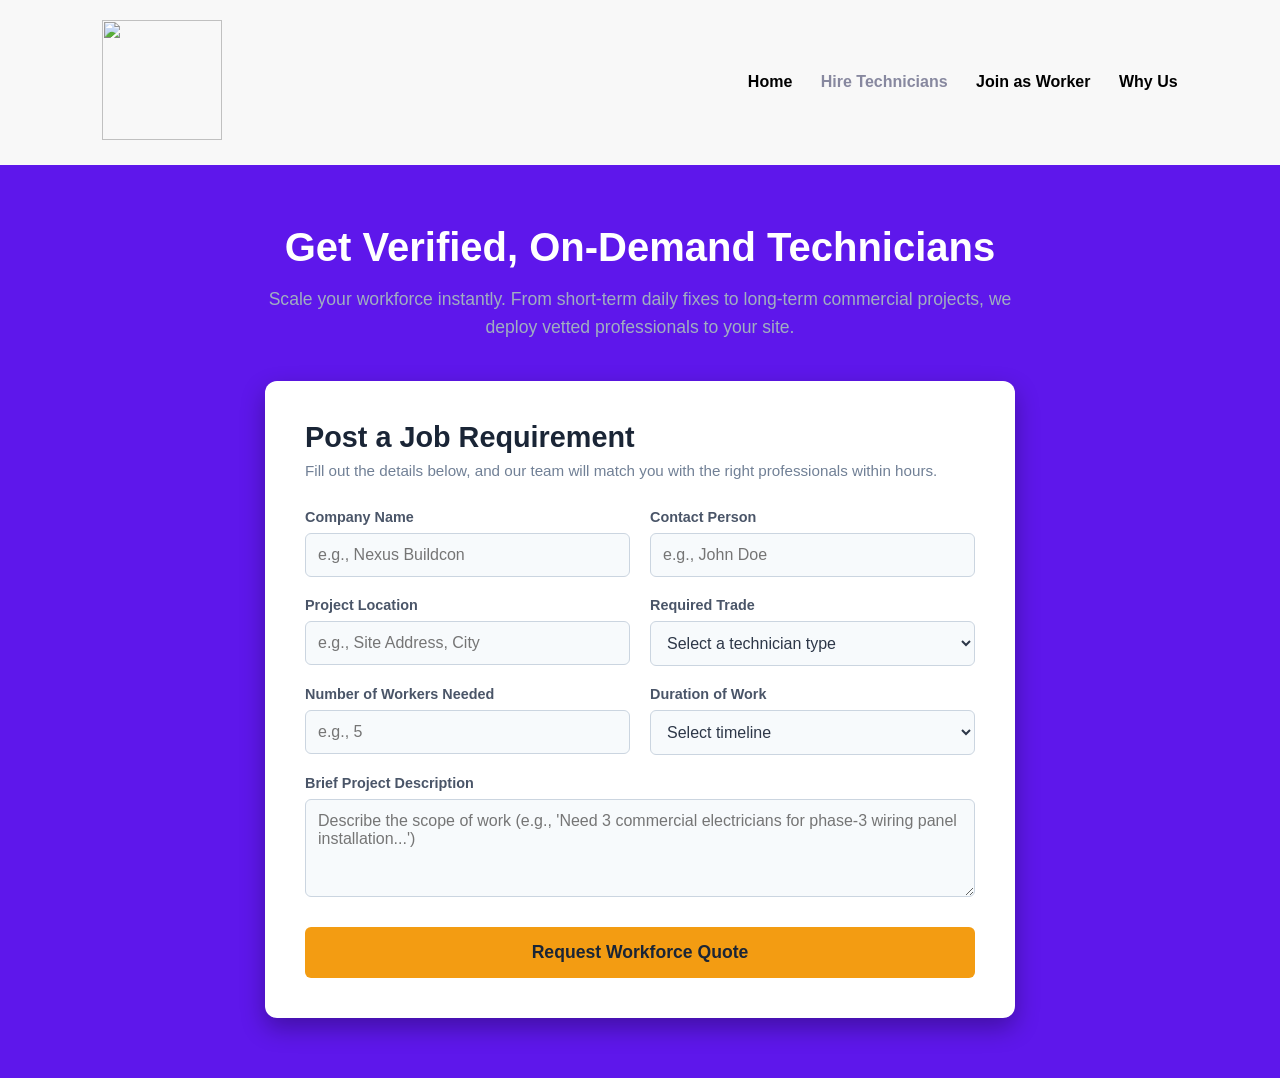
==== hire.html @ 216d6555 "Add files via upload" ====
<!DOCTYPE html>
<html lang="en">
<head>
    <meta charset="UTF-8">
    <meta name="viewport" content="width=device-width, initial-scale=1.0">
    <title>Hire Technicians | Kinetic Hands</title>
    <link rel="icon" type="image/png" href="logo/Black and White Modern Initial K Business Logo copy.png">
    <link rel="stylesheet" href="style1.css">
</head>
<body>

    <header class="navbar">
        <div class="logo"> <a class="navbar-brand" href="#"><img src="logo/Black and White Modern Initial K Business Logo copy.png" height="120px" width="120px"></a></div>
        <nav>
            <a href="index.html">Home</a>
            <a href="#" class="active">Hire Technicians</a>
            <a href="join.html">Join as Worker</a>
            <a href="why-us.html">Why Us</a>
           
        </nav>
    </header>

    <section class="hero-section">
        <h1>Get Verified, On-Demand Technicians</h1>
        <p>Scale your workforce instantly. From short-term daily fixes to long-term commercial projects, we deploy vetted professionals to your site.</p>
    </section>

    <main class="form-container">
        <h2>Post a Job Requirement</h2>
        <p class="form-subtitle">Fill out the details below, and our team will match you with the right professionals within hours.</p>
        
        <form action="#" method="POST">
            <div class="form-row">
                <div class="form-group">
                    <label for="company">Company Name</label>
                    <input type="text" id="company" name="company" placeholder="e.g., Nexus Buildcon" required>
                </div>
                <div class="form-group">
                    <label for="contact">Contact Person</label>
                    <input type="text" id="contact" name="contact" placeholder="e.g., John Doe" required>
                </div>
            </div>

            <div class="form-row">
                <div class="form-group">
                    <label for="location">Project Location</label>
                    <input type="text" id="location" name="location" placeholder="e.g., Site Address, City" required>
                </div>
                <div class="form-group">
                    <label for="trade">Required Trade</label>
                    <select id="trade" name="trade" required>
                        <option value="" disabled selected>Select a technician type</option>
                        <option value="electrician">⚡ Electrician Specialists</option>
                        <option value="laborer">🏗️ General & Heavy Laborers</option>
                        <option value="plumber">🛠️ Mechanical & Plumbing</option>
                        <option value="civil">📐 Civil & Finishing (Carpenters/Painters)</option>
                    </select>
                </div>
            </div>

            <div class="form-row">
                <div class="form-group">
                    <label for="count">Number of Workers Needed</label>
                    <input type="number" id="count" name="count" min="1" placeholder="e.g., 5" required>
                </div>
                <div class="form-group">
                    <label for="duration">Duration of Work</label>
                    <select id="duration" name="duration" required>
                        <option value="" disabled selected>Select timeline</option>
                        <option value="single-day">Single Day Shift</option>
                        <option value="short-term">2 - 5 Days</option>
                        <option value="mid-term">1 Month+</option>
                        <option value="ongoing">Ongoing Contract</option>
                    </select>
                </div>
            </div>

            <div class="form-group">
                <label for="description">Brief Project Description</label>
                <textarea id="description" name="description" rows="4" placeholder="Describe the scope of work (e.g., 'Need 3 commercial electricians for phase-3 wiring panel installation...')" required></textarea>
            </div>

            <button type="submit" class="submit-btn">Request Workforce Quote</button>
        </form>
    </main>

</body>
</html>
---- style1.css ----
/* --- Reset & Core Styling --- */
* {
    margin: 0;
    padding: 0;
    box-sizing: border-box;
    font-family: 'Segoe UI', Tahoma, Geneva, Verdana, sans-serif;
}

body {
    background-color: #5e17eb; /* Trustworthy deep slate blue background */
    color: #ffffff;
    min-height: 100vh;
    padding-bottom: 60px;
}

/* --- Navbar Styling --- */
.navbar {
    display: flex;
    justify-content: space-between;
    align-items: center;
    padding: 20px 8%;
    background-color: #f8f8f8;
    border-bottom: 1px solid rgba(255, 255, 255, 0.1);
}


.navbar nav a {
    color: #000000;
    text-decoration: none;
    margin-left: 24px;
    font-weight: 700;
    transition: color 0.2s ease;
}

.navbar nav a:hover, .navbar nav a.active {
    color: #87889f;
}

/* --- Hero Section --- */
.hero-section {
    text-align: center;
    padding: 60px 20px 40px 20px;
    max-width: 800px;
    margin: 0 auto;
}

.hero-section h1 {
    font-size: 2.5rem;
    margin-bottom: 15px;
    color: #ffffff;
}

.hero-section p {
    color: #a0aec0;
    font-size: 1.1rem;
    line-height: 1.6;
}

/* --- Form Layout & Container --- */
.form-container {
    background-color: #ffffff;
    color: #2d3748;
    max-width: 750px;
    margin: 0 auto;
    padding: 40px;
    border-radius: 12px;
    box-shadow: 0 10px 25px rgba(0, 0, 0, 0.3);
}

.form-container h2 {
    font-size: 1.8rem;
    margin-bottom: 8px;
    color: #1a2536;
}

.form-subtitle {
    color: #718096;
    margin-bottom: 30px;
    font-size: 0.95rem;
}

.form-row {
    display: flex;
    gap: 20px;
    margin-bottom: 20px;
}

.form-group {
    flex: 1;
    display: flex;
    flex-direction: column;
    margin-bottom: 20px;
}

/* Target standalone text-area group rows */
.form-row .form-group {
    margin-bottom: 0;
}

label {
    font-weight: 600;
    margin-bottom: 8px;
    font-size: 0.9rem;
    color: #4a5568;
}

/* --- Inputs, Selects & Textarea --- */
input[type="text"],
input[type="number"],
select,
textarea {
    width: 100%;
    padding: 12px;
    border: 1px solid #cbd5e0;
    border-radius: 6px;
    background-color: #f7fafc;
    color: #2d3748;
    font-size: 1rem;
    /* Smooth lift transitions */
    transition: transform 0.2s ease, box-shadow 0.2s ease, border-color 0.2s ease;
}

/* Lift Effect on Hover & Focus for Form Fields */
input:hover, select:hover, textarea:hover,
input:focus, select:focus, textarea:focus {
    outline: none;
    border-color: #f39c12;
    background-color: #ffffff;
    transform: translateY(-2px); /* Lifts element slightly */
    box-shadow: 0 4px 10px rgba(0, 0, 0, 0.08); /* Casts subtle shadow */
}

/* --- Interactive CTA Button --- */
.submit-btn {
    width: 100%;
    padding: 15px;
    background-color: #f39c12; /* High contrast energetic yellow */
    color: #1a2536;
    border: none;
    border-radius: 6px;
    font-size: 1.1rem;
    font-weight: 700;
    cursor: pointer;
    margin-top: 10px;
    transition: transform 0.2s ease, box-shadow 0.2s ease, background-color 0.2s ease;
}

/* Heavy Lift Effect on Submit Button Hover */
.submit-btn:hover {
    background-color: #e68a00;
    transform: translateY(-4px); /* Stronger vertical lift */
    box-shadow: 0 8px 20px rgba(243, 156, 18, 0.3); /* Glowing amber drop-shadow */
}

.submit-btn:active {
    transform: translateY(-1px);
}

/* --- Responsive Layout for Mobile Displays --- */
@media (max-width: 600px) {
    .form-row {
        flex-direction: column;
        gap: 0;
    }
    
    .form-container {
        padding: 24px;
        margin: 0 15px;
    }
    
    .hero-section h1 {
        font-size: 2rem;
    }
}
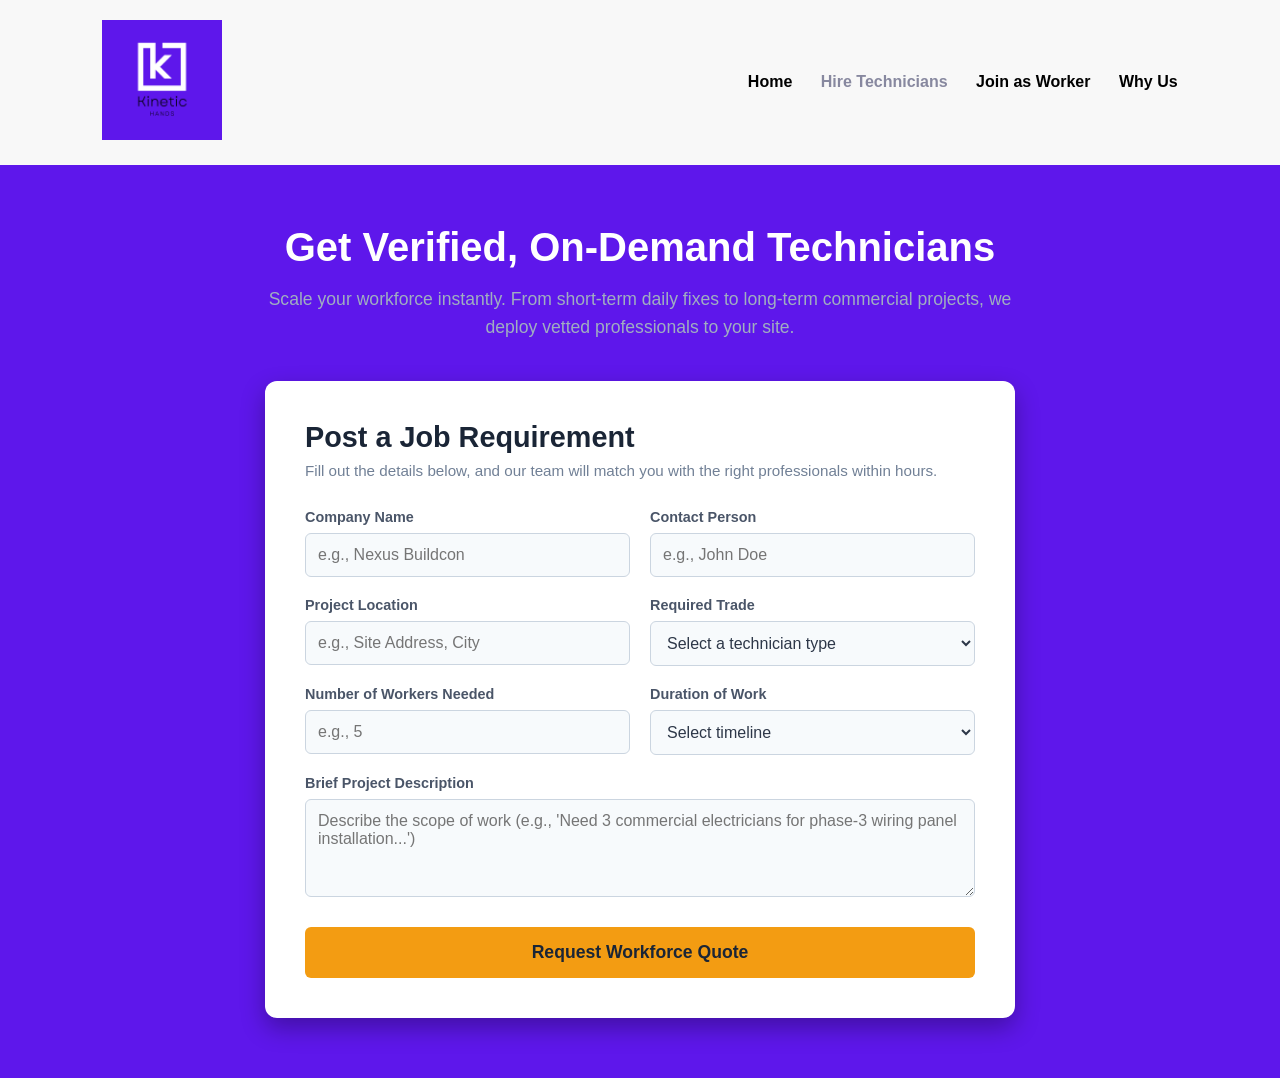
==== commit ce1f0f38: "Update hire.html" ====
--- a/hire.html
+++ b/hire.html
@@ -4,13 +4,13 @@
     <meta charset="UTF-8">
     <meta name="viewport" content="width=device-width, initial-scale=1.0">
     <title>Hire Technicians | Kinetic Hands</title>
-    <link rel="icon" type="image/png" href="logo/Black and White Modern Initial K Business Logo copy.png">
+    <link rel="icon" type="image/png" href="Black and White Modern Initial K Business Logo copy.png">
     <link rel="stylesheet" href="style1.css">
 </head>
 <body>
 
     <header class="navbar">
-        <div class="logo"> <a class="navbar-brand" href="#"><img src="logo/Black and White Modern Initial K Business Logo copy.png" height="120px" width="120px"></a></div>
+        <div class="logo"> <a class="navbar-brand" href="#"><img src="Black and White Modern Initial K Business Logo copy.png" height="120px" width="120px"></a></div>
         <nav>
             <a href="index.html">Home</a>
             <a href="#" class="active">Hire Technicians</a>
@@ -85,4 +85,4 @@
     </main>
 
 </body>
-</html>+</html>
